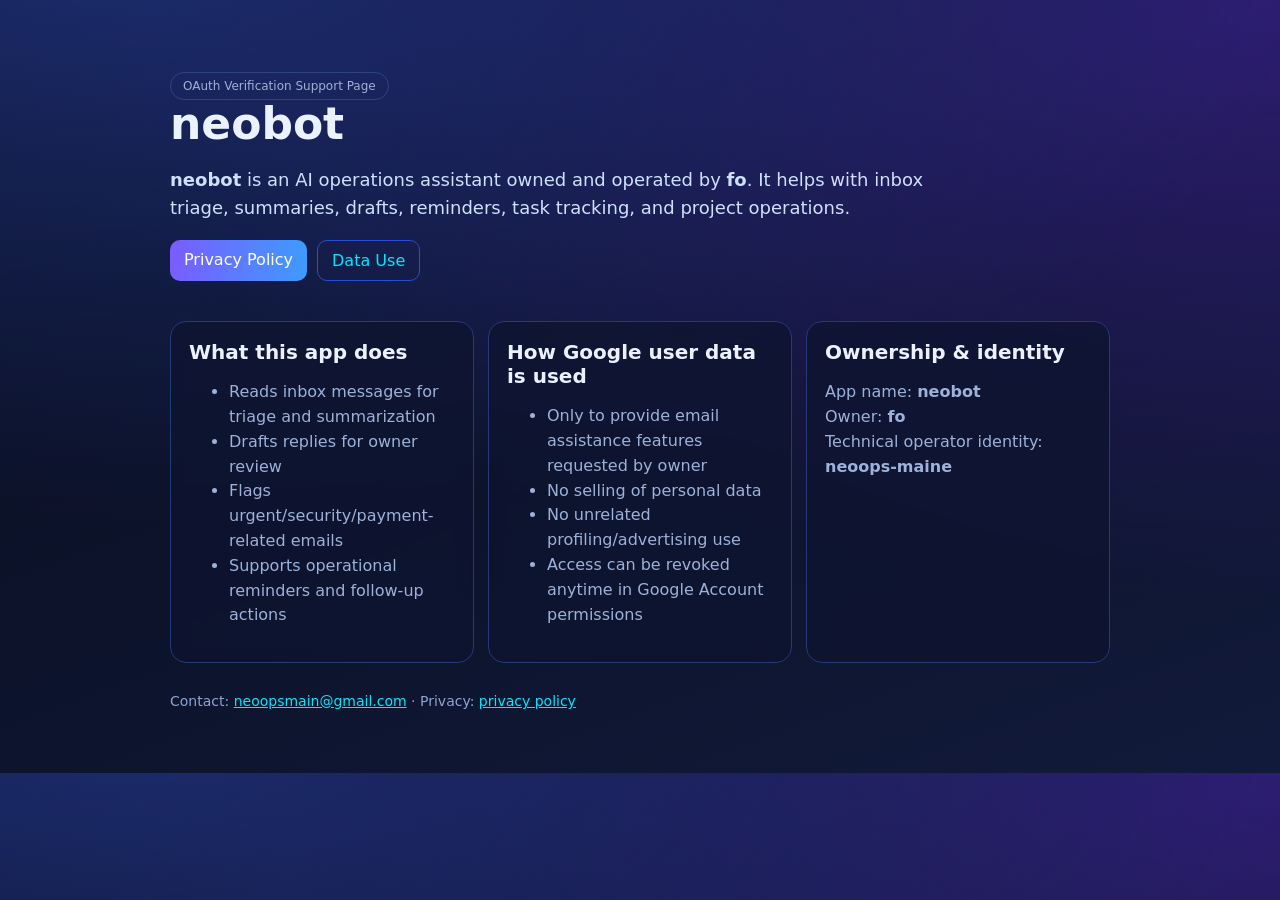
==== index.html @ bd3b3f31 "Create neobot verification web pack (homepage + privacy policy)" ====
<!doctype html>
<html lang="en">
<head>
  <meta charset="utf-8" />
  <meta name="viewport" content="width=device-width, initial-scale=1" />
  <title>neobot — AI Operations Assistant</title>
  <meta name="description" content="neobot is an AI operations assistant owned by fo. This page describes app functionality and Google user data usage for OAuth verification." />
  <style>
    :root{
      --bg:#070b1a; --bg2:#111a3a; --card:#0e1530cc; --txt:#eaf2ff; --muted:#9db1d9;
      --a:#00e7ff; --b:#7a5cff; --c:#12f7a2;
    }
    *{box-sizing:border-box} body{margin:0;font-family:Inter,system-ui,-apple-system,Segoe UI,Roboto,Arial,sans-serif;
      color:var(--txt);background:radial-gradient(1200px 600px at 10% -10%,#1d2e73,transparent),
      radial-gradient(1200px 600px at 100% 0%,#2e1d73,transparent),linear-gradient(160deg,var(--bg),var(--bg2));}
    .wrap{max-width:980px;margin:0 auto;padding:32px 20px 64px}
    .hero{padding:40px 0 20px}
    h1{font-size:44px;line-height:1.1;margin:0 0 10px}
    .tag{display:inline-block;padding:6px 12px;border:1px solid #2f4380;border-radius:999px;color:var(--muted);font-size:12px}
    .lead{font-size:18px;color:#cfe0ff;max-width:760px}
    .grid{display:grid;grid-template-columns:repeat(auto-fit,minmax(260px,1fr));gap:14px;margin-top:20px}
    .card{background:var(--card);border:1px solid #253a79;border-radius:16px;padding:18px;backdrop-filter: blur(8px)}
    h2{font-size:20px;margin:0 0 8px} h3{margin:0 0 6px;font-size:16px;color:#d7e7ff}
    p,li{color:var(--muted);line-height:1.55}
    a{color:var(--a)} .cta{display:flex;gap:10px;flex-wrap:wrap;margin-top:14px}
    .btn{display:inline-block;padding:10px 14px;border-radius:10px;text-decoration:none;border:1px solid #2b4dcf}
    .primary{background:linear-gradient(90deg,var(--b),#3e9bff);color:white;border:none}
    footer{margin-top:30px;color:#8ea4d1;font-size:14px}
  </style>
</head>
<body>
  <div class="wrap">
    <section class="hero">
      <span class="tag">OAuth Verification Support Page</span>
      <h1>neobot</h1>
      <p class="lead">
        <strong>neobot</strong> is an AI operations assistant owned and operated by <strong>fo</strong>.
        It helps with inbox triage, summaries, drafts, reminders, task tracking, and project operations.
      </p>
      <div class="cta">
        <a class="btn primary" href="privacy.html">Privacy Policy</a>
        <a class="btn" href="#data-use">Data Use</a>
      </div>
    </section>

    <section class="grid">
      <article class="card">
        <h2>What this app does</h2>
        <ul>
          <li>Reads inbox messages for triage and summarization</li>
          <li>Drafts replies for owner review</li>
          <li>Flags urgent/security/payment-related emails</li>
          <li>Supports operational reminders and follow-up actions</li>
        </ul>
      </article>

      <article class="card" id="data-use">
        <h2>How Google user data is used</h2>
        <ul>
          <li>Only to provide email assistance features requested by owner</li>
          <li>No selling of personal data</li>
          <li>No unrelated profiling/advertising use</li>
          <li>Access can be revoked anytime in Google Account permissions</li>
        </ul>
      </article>

      <article class="card">
        <h2>Ownership & identity</h2>
        <p>
          App name: <strong>neobot</strong><br/>
          Owner: <strong>fo</strong><br/>
          Technical operator identity: <strong>neoops-maine</strong>
        </p>
      </article>
    </section>

    <footer>
      Contact: <a href="mailto:neoopsmain@gmail.com">neoopsmain@gmail.com</a> ·
      Privacy: <a href="privacy.html">privacy policy</a>
    </footer>
  </div>
</body>
</html>
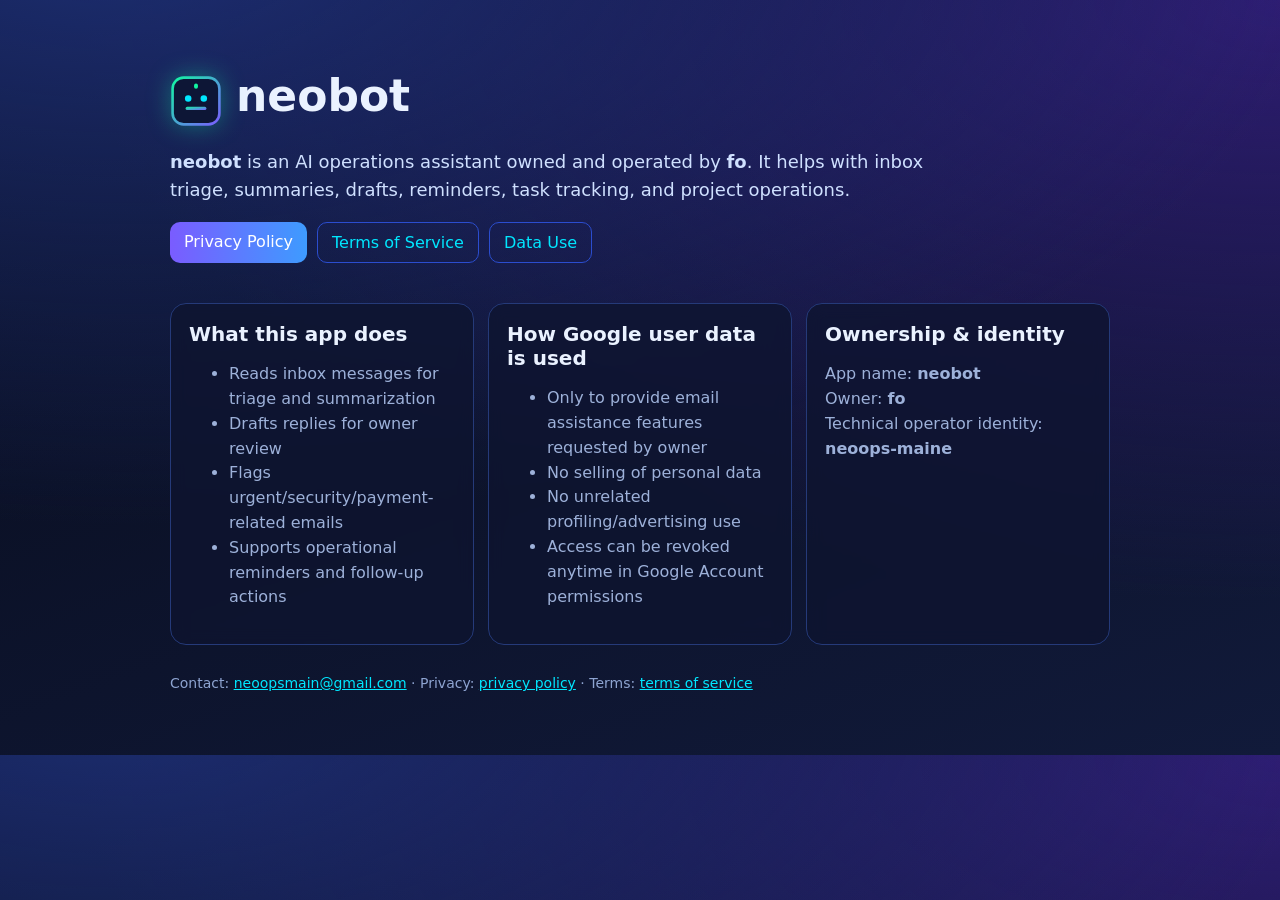
==== commit b61e6bc5: "Update site for OAuth review: add logo and Terms, remove top verification badge" ====
--- a/index.html
+++ b/index.html
@@ -15,8 +15,9 @@
       radial-gradient(1200px 600px at 100% 0%,#2e1d73,transparent),linear-gradient(160deg,var(--bg),var(--bg2));}
     .wrap{max-width:980px;margin:0 auto;padding:32px 20px 64px}
     .hero{padding:40px 0 20px}
+    .brand{display:flex;align-items:center;gap:14px}
+    .brand img{width:52px;height:52px;filter:drop-shadow(0 0 12px rgba(18,247,162,.35))}
     h1{font-size:44px;line-height:1.1;margin:0 0 10px}
-    .tag{display:inline-block;padding:6px 12px;border:1px solid #2f4380;border-radius:999px;color:var(--muted);font-size:12px}
     .lead{font-size:18px;color:#cfe0ff;max-width:760px}
     .grid{display:grid;grid-template-columns:repeat(auto-fit,minmax(260px,1fr));gap:14px;margin-top:20px}
     .card{background:var(--card);border:1px solid #253a79;border-radius:16px;padding:18px;backdrop-filter: blur(8px)}
@@ -31,14 +32,17 @@
 <body>
   <div class="wrap">
     <section class="hero">
-      <span class="tag">OAuth Verification Support Page</span>
-      <h1>neobot</h1>
+      <div class="brand">
+        <img src="assets/logo.svg" alt="neobot logo"/>
+        <h1>neobot</h1>
+      </div>
       <p class="lead">
         <strong>neobot</strong> is an AI operations assistant owned and operated by <strong>fo</strong>.
         It helps with inbox triage, summaries, drafts, reminders, task tracking, and project operations.
       </p>
       <div class="cta">
         <a class="btn primary" href="privacy.html">Privacy Policy</a>
+        <a class="btn" href="terms.html">Terms of Service</a>
         <a class="btn" href="#data-use">Data Use</a>
       </div>
     </section>
@@ -76,7 +80,8 @@
 
     <footer>
       Contact: <a href="mailto:neoopsmain@gmail.com">neoopsmain@gmail.com</a> ·
-      Privacy: <a href="privacy.html">privacy policy</a>
+      Privacy: <a href="privacy.html">privacy policy</a> ·
+      Terms: <a href="terms.html">terms of service</a>
     </footer>
   </div>
 </body>
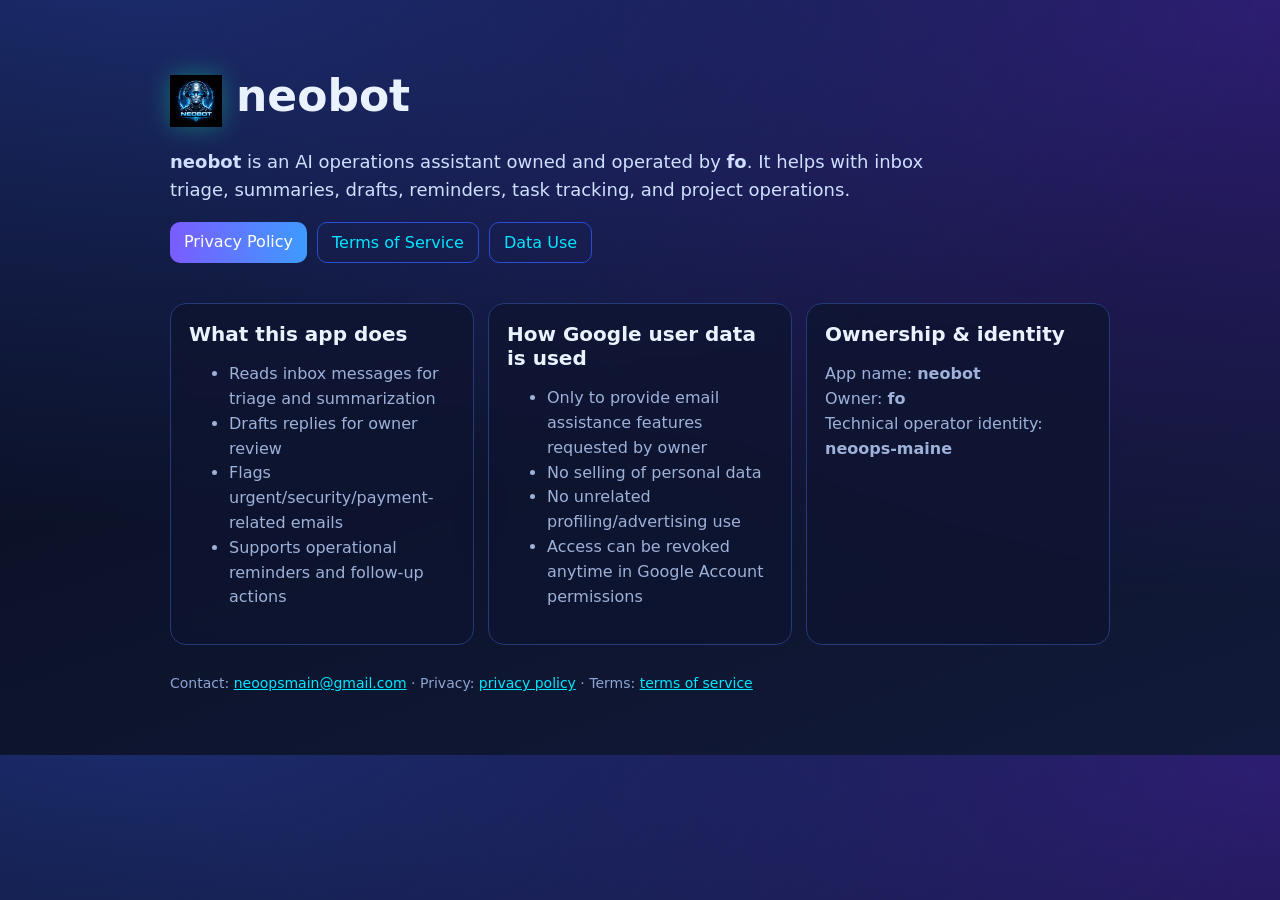
==== commit b14d1945: "Use provided image as site logo" ====
--- a/index.html
+++ b/index.html
@@ -33,7 +33,7 @@
   <div class="wrap">
     <section class="hero">
       <div class="brand">
-        <img src="assets/logo.svg" alt="neobot logo"/>
+        <img src="assets/logo.jpg" alt="neobot logo"/>
         <h1>neobot</h1>
       </div>
       <p class="lead">
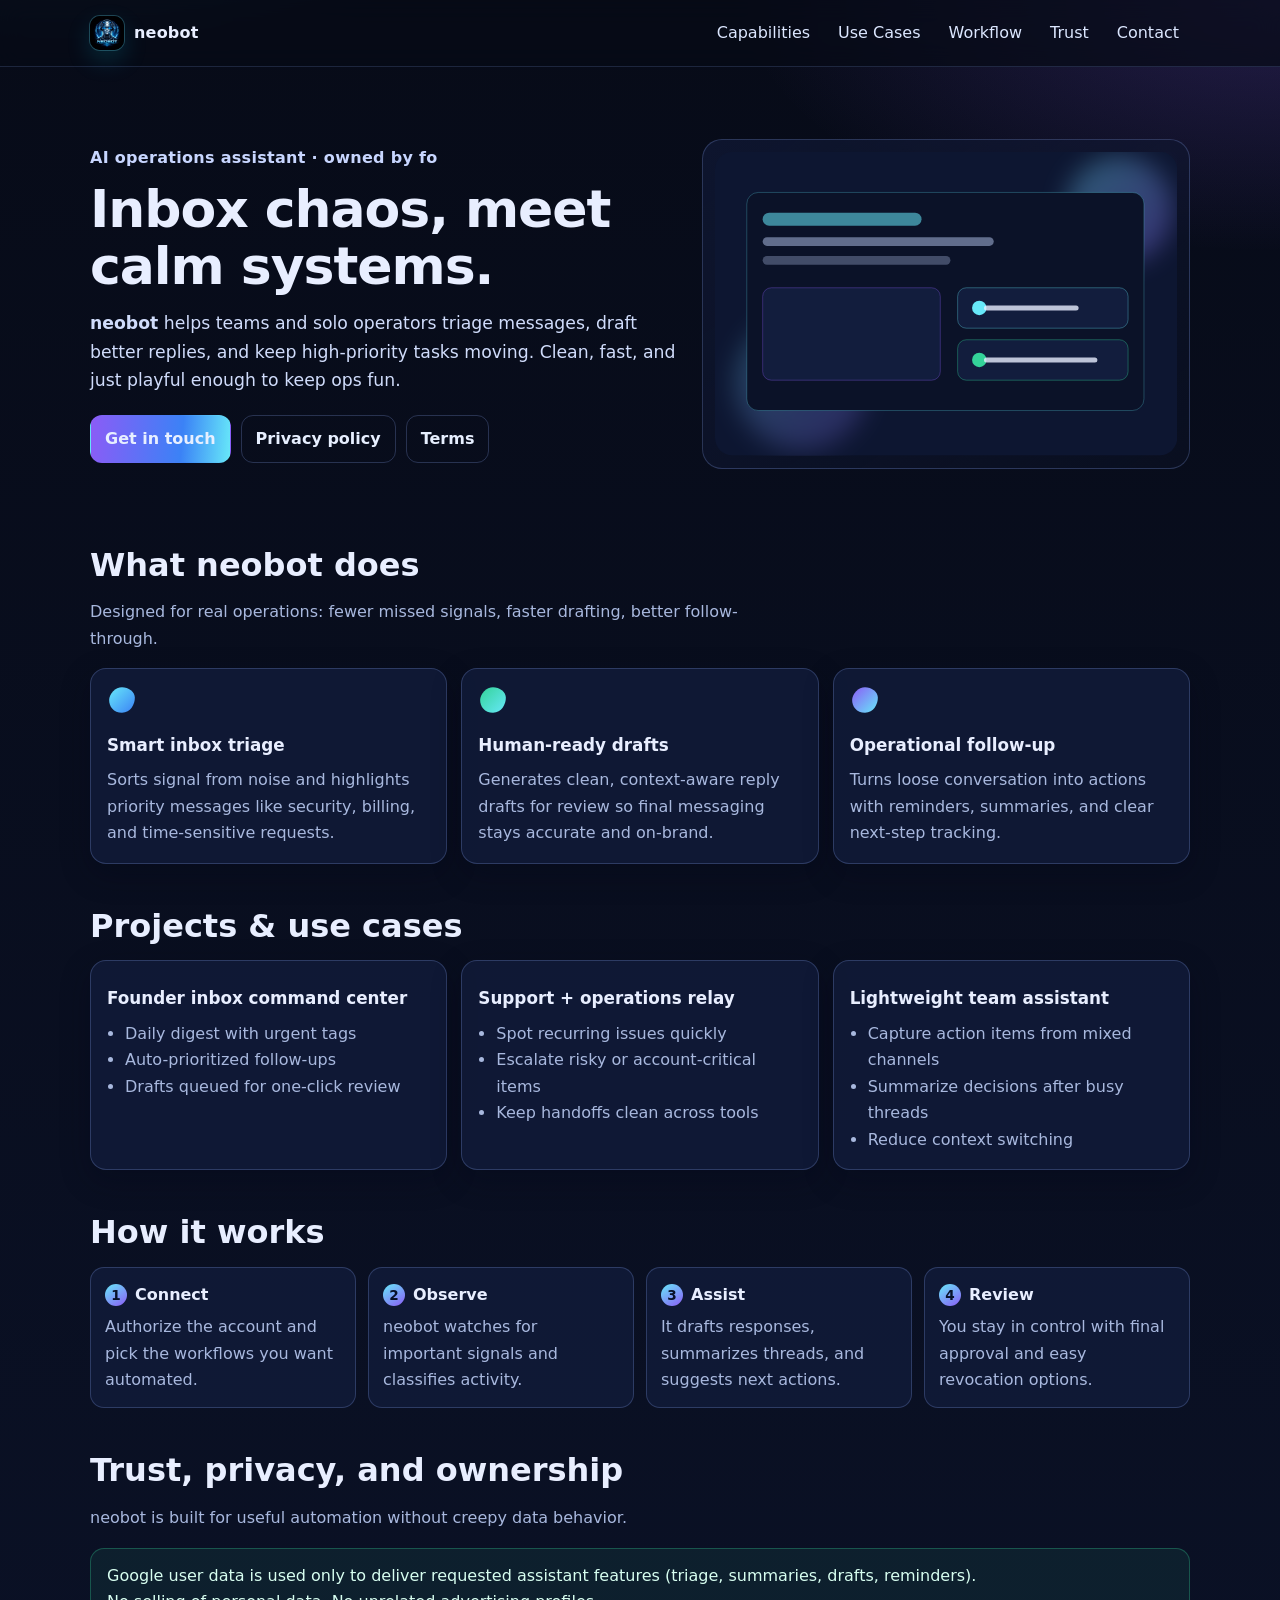
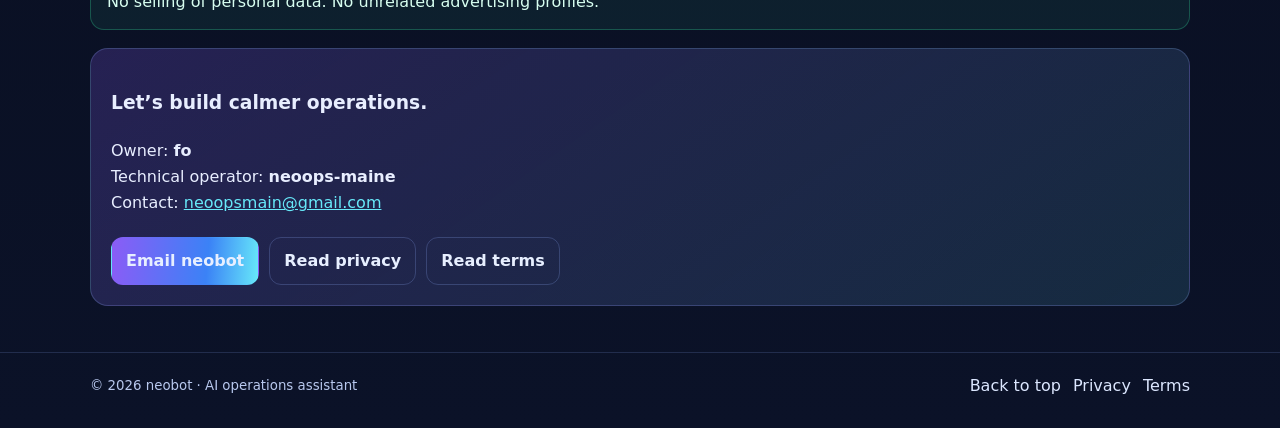
==== commit ae89c50b: "Redesign neobot site with modern layout and richer content" ====
--- a/index.html
+++ b/index.html
@@ -4,85 +4,171 @@
   <meta charset="utf-8" />
   <meta name="viewport" content="width=device-width, initial-scale=1" />
   <title>neobot — AI Operations Assistant</title>
-  <meta name="description" content="neobot is an AI operations assistant owned by fo. This page describes app functionality and Google user data usage for OAuth verification." />
-  <style>
-    :root{
-      --bg:#070b1a; --bg2:#111a3a; --card:#0e1530cc; --txt:#eaf2ff; --muted:#9db1d9;
-      --a:#00e7ff; --b:#7a5cff; --c:#12f7a2;
-    }
-    *{box-sizing:border-box} body{margin:0;font-family:Inter,system-ui,-apple-system,Segoe UI,Roboto,Arial,sans-serif;
-      color:var(--txt);background:radial-gradient(1200px 600px at 10% -10%,#1d2e73,transparent),
-      radial-gradient(1200px 600px at 100% 0%,#2e1d73,transparent),linear-gradient(160deg,var(--bg),var(--bg2));}
-    .wrap{max-width:980px;margin:0 auto;padding:32px 20px 64px}
-    .hero{padding:40px 0 20px}
-    .brand{display:flex;align-items:center;gap:14px}
-    .brand img{width:52px;height:52px;filter:drop-shadow(0 0 12px rgba(18,247,162,.35))}
-    h1{font-size:44px;line-height:1.1;margin:0 0 10px}
-    .lead{font-size:18px;color:#cfe0ff;max-width:760px}
-    .grid{display:grid;grid-template-columns:repeat(auto-fit,minmax(260px,1fr));gap:14px;margin-top:20px}
-    .card{background:var(--card);border:1px solid #253a79;border-radius:16px;padding:18px;backdrop-filter: blur(8px)}
-    h2{font-size:20px;margin:0 0 8px} h3{margin:0 0 6px;font-size:16px;color:#d7e7ff}
-    p,li{color:var(--muted);line-height:1.55}
-    a{color:var(--a)} .cta{display:flex;gap:10px;flex-wrap:wrap;margin-top:14px}
-    .btn{display:inline-block;padding:10px 14px;border-radius:10px;text-decoration:none;border:1px solid #2b4dcf}
-    .primary{background:linear-gradient(90deg,var(--b),#3e9bff);color:white;border:none}
-    footer{margin-top:30px;color:#8ea4d1;font-size:14px}
-  </style>
+  <meta name="description" content="neobot is a playful, practical AI operations assistant for inbox triage, drafting, reminders, and workflow follow-through." />
+  <link rel="icon" href="assets/logo.svg" type="image/svg+xml" />
+  <link rel="stylesheet" href="styles.css" />
 </head>
 <body>
-  <div class="wrap">
-    <section class="hero">
-      <div class="brand">
-        <img src="assets/logo.jpg" alt="neobot logo"/>
-        <h1>neobot</h1>
-      </div>
-      <p class="lead">
-        <strong>neobot</strong> is an AI operations assistant owned and operated by <strong>fo</strong>.
-        It helps with inbox triage, summaries, drafts, reminders, task tracking, and project operations.
-      </p>
-      <div class="cta">
-        <a class="btn primary" href="privacy.html">Privacy Policy</a>
-        <a class="btn" href="terms.html">Terms of Service</a>
-        <a class="btn" href="#data-use">Data Use</a>
+  <a class="skip-link" href="#main">Skip to content</a>
+
+  <header class="site-header">
+    <div class="container nav-shell">
+      <a class="brand" href="#top" aria-label="neobot home">
+        <img src="assets/logo.jpg" alt="neobot logo" />
+        <span>neobot</span>
+      </a>
+      <nav class="nav-links" aria-label="Primary">
+        <a href="#capabilities">Capabilities</a>
+        <a href="#projects">Use Cases</a>
+        <a href="#workflow">Workflow</a>
+        <a href="#trust">Trust</a>
+        <a href="#contact">Contact</a>
+      </nav>
+    </div>
+  </header>
+
+  <main id="main" class="container">
+    <section class="hero" id="top">
+      <div class="hero-grid">
+        <div>
+          <p class="kicker">AI operations assistant · owned by fo</p>
+          <h1>Inbox chaos, meet calm systems.</h1>
+          <p class="lead">
+            <strong>neobot</strong> helps teams and solo operators triage messages, draft better replies,
+            and keep high-priority tasks moving. Clean, fast, and just playful enough to keep ops fun.
+          </p>
+          <div class="hero-cta">
+            <a class="btn primary" href="#contact">Get in touch</a>
+            <a class="btn" href="privacy.html">Privacy policy</a>
+            <a class="btn" href="terms.html">Terms</a>
+          </div>
+        </div>
+        <div class="hero-art" aria-hidden="true">
+          <svg viewBox="0 0 640 420" role="img">
+            <defs>
+              <linearGradient id="g" x1="0" y1="0" x2="1" y2="1">
+                <stop offset="0%" stop-color="#67e8f9" />
+                <stop offset="100%" stop-color="#8b5cf6" />
+              </linearGradient>
+              <filter id="b" x="-30%" y="-30%" width="160%" height="160%">
+                <feGaussianBlur stdDeviation="18" />
+              </filter>
+            </defs>
+            <rect width="640" height="420" rx="24" fill="#0d1631"/>
+            <circle cx="560" cy="80" r="74" fill="url(#g)" opacity=".35" filter="url(#b)"/>
+            <circle cx="120" cy="320" r="92" fill="url(#g)" opacity=".25" filter="url(#b)"/>
+            <rect x="44" y="56" width="550" height="302" rx="16" fill="#0b1228" stroke="rgba(103,232,249,.35)"/>
+            <rect x="66" y="84" width="220" height="18" rx="9" fill="rgba(103,232,249,.55)"/>
+            <rect x="66" y="118" width="320" height="12" rx="6" fill="rgba(168,184,222,.55)"/>
+            <rect x="66" y="144" width="260" height="12" rx="6" fill="rgba(168,184,222,.35)"/>
+            <rect x="66" y="188" width="246" height="128" rx="12" fill="#121d3d" stroke="rgba(139,92,246,.45)"/>
+            <rect x="336" y="188" width="236" height="56" rx="12" fill="#121d3d" stroke="rgba(103,232,249,.45)"/>
+            <rect x="336" y="260" width="236" height="56" rx="12" fill="#121d3d" stroke="rgba(52,211,153,.5)"/>
+            <circle cx="366" cy="216" r="10" fill="#67e8f9"/>
+            <circle cx="366" cy="288" r="10" fill="#34d399"/>
+            <path d="M376 216h124" stroke="rgba(232,238,255,.8)" stroke-width="7" stroke-linecap="round"/>
+            <path d="M376 288h150" stroke="rgba(232,238,255,.8)" stroke-width="7" stroke-linecap="round"/>
+          </svg>
+        </div>
       </div>
     </section>
 
-    <section class="grid">
-      <article class="card">
-        <h2>What this app does</h2>
-        <ul>
-          <li>Reads inbox messages for triage and summarization</li>
-          <li>Drafts replies for owner review</li>
-          <li>Flags urgent/security/payment-related emails</li>
-          <li>Supports operational reminders and follow-up actions</li>
-        </ul>
-      </article>
-
-      <article class="card" id="data-use">
-        <h2>How Google user data is used</h2>
-        <ul>
-          <li>Only to provide email assistance features requested by owner</li>
-          <li>No selling of personal data</li>
-          <li>No unrelated profiling/advertising use</li>
-          <li>Access can be revoked anytime in Google Account permissions</li>
-        </ul>
-      </article>
-
-      <article class="card">
-        <h2>Ownership & identity</h2>
-        <p>
-          App name: <strong>neobot</strong><br/>
-          Owner: <strong>fo</strong><br/>
-          Technical operator identity: <strong>neoops-maine</strong>
-        </p>
-      </article>
+    <section class="section" id="capabilities">
+      <h2>What neobot does</h2>
+      <p class="section-intro">Designed for real operations: fewer missed signals, faster drafting, better follow-through.</p>
+      <div class="grid">
+        <article class="card">
+          <svg class="icon" viewBox="0 0 28 28" aria-hidden="true"><defs><linearGradient id="i1" x1="0" y1="0" x2="1" y2="1"><stop stop-color="#67e8f9"/><stop offset="1" stop-color="#3b82f6"/></linearGradient></defs><path d="M14 2c6 0 12 4 12 10s-4 14-12 14S2 20 2 14 8 2 14 2z" fill="url(#i1)"/></svg>
+          <h3>Smart inbox triage</h3>
+          <p>Sorts signal from noise and highlights priority messages like security, billing, and time-sensitive requests.</p>
+        </article>
+        <article class="card">
+          <svg class="icon" viewBox="0 0 28 28" aria-hidden="true"><defs><linearGradient id="i2" x1="0" y1="0" x2="1" y2="1"><stop stop-color="#34d399"/><stop offset="1" stop-color="#67e8f9"/></linearGradient></defs><path d="M14 2c6 0 12 4 12 10s-4 14-12 14S2 20 2 14 8 2 14 2z" fill="url(#i2)"/></svg>
+          <h3>Human-ready drafts</h3>
+          <p>Generates clean, context-aware reply drafts for review so final messaging stays accurate and on-brand.</p>
+        </article>
+        <article class="card">
+          <svg class="icon" viewBox="0 0 28 28" aria-hidden="true"><defs><linearGradient id="i3" x1="0" y1="0" x2="1" y2="1"><stop stop-color="#8b5cf6"/><stop offset="1" stop-color="#67e8f9"/></linearGradient></defs><path d="M14 2c6 0 12 4 12 10s-4 14-12 14S2 20 2 14 8 2 14 2z" fill="url(#i3)"/></svg>
+          <h3>Operational follow-up</h3>
+          <p>Turns loose conversation into actions with reminders, summaries, and clear next-step tracking.</p>
+        </article>
+      </div>
     </section>
 
-    <footer>
-      Contact: <a href="mailto:neoopsmain@gmail.com">neoopsmain@gmail.com</a> ·
-      Privacy: <a href="privacy.html">privacy policy</a> ·
-      Terms: <a href="terms.html">terms of service</a>
-    </footer>
-  </div>
+    <section class="section use-cases" id="projects">
+      <h2>Projects & use cases</h2>
+      <div class="grid">
+        <article class="card">
+          <h3>Founder inbox command center</h3>
+          <ul>
+            <li>Daily digest with urgent tags</li>
+            <li>Auto-prioritized follow-ups</li>
+            <li>Drafts queued for one-click review</li>
+          </ul>
+        </article>
+        <article class="card">
+          <h3>Support + operations relay</h3>
+          <ul>
+            <li>Spot recurring issues quickly</li>
+            <li>Escalate risky or account-critical items</li>
+            <li>Keep handoffs clean across tools</li>
+          </ul>
+        </article>
+        <article class="card">
+          <h3>Lightweight team assistant</h3>
+          <ul>
+            <li>Capture action items from mixed channels</li>
+            <li>Summarize decisions after busy threads</li>
+            <li>Reduce context switching</li>
+          </ul>
+        </article>
+      </div>
+    </section>
+
+    <section class="section" id="workflow">
+      <h2>How it works</h2>
+      <div class="workflow">
+        <article class="step"><h3>Connect</h3><p>Authorize the account and pick the workflows you want automated.</p></article>
+        <article class="step"><h3>Observe</h3><p>neobot watches for important signals and classifies activity.</p></article>
+        <article class="step"><h3>Assist</h3><p>It drafts responses, summarizes threads, and suggests next actions.</p></article>
+        <article class="step"><h3>Review</h3><p>You stay in control with final approval and easy revocation options.</p></article>
+      </div>
+    </section>
+
+    <section class="section" id="trust">
+      <h2>Trust, privacy, and ownership</h2>
+      <p class="section-intro">neobot is built for useful automation without creepy data behavior.</p>
+      <div class="notice">
+        Google user data is used only to deliver requested assistant features (triage, summaries, drafts, reminders).<br />
+        No selling of personal data. No unrelated advertising profiles.
+      </div>
+      <div class="cta-panel" id="contact">
+        <h3>Let’s build calmer operations.</h3>
+        <p>
+          Owner: <strong>fo</strong><br />
+          Technical operator: <strong>neoops-maine</strong><br />
+          Contact: <a href="mailto:neoopsmain@gmail.com">neoopsmain@gmail.com</a>
+        </p>
+        <div class="hero-cta">
+          <a class="btn primary" href="mailto:neoopsmain@gmail.com">Email neobot</a>
+          <a class="btn" href="privacy.html">Read privacy</a>
+          <a class="btn" href="terms.html">Read terms</a>
+        </div>
+      </div>
+    </section>
+  </main>
+
+  <footer class="site-footer">
+    <div class="container footer-grid">
+      <small>© <span id="year"></span> neobot · AI operations assistant</small>
+      <div class="footer-links">
+        <a href="#top">Back to top</a>
+        <a href="privacy.html">Privacy</a>
+        <a href="terms.html">Terms</a>
+      </div>
+    </div>
+  </footer>
+
+  <script src="script.js"></script>
 </body>
 </html>
--- a/styles.css
+++ b/styles.css
@@ -0,0 +1,178 @@
+:root {
+  --bg: #080d1f;
+  --surface: #0f1730;
+  --surface-2: #121d3d;
+  --card: rgba(18, 29, 61, 0.75);
+  --text: #e8eeff;
+  --muted: #a8b8de;
+  --line: rgba(137, 164, 240, 0.25);
+  --brand: #67e8f9;
+  --brand-2: #8b5cf6;
+  --ok: #34d399;
+}
+
+* { box-sizing: border-box; }
+html { scroll-behavior: smooth; }
+body {
+  margin: 0;
+  color: var(--text);
+  font: 400 16px/1.65 Inter, system-ui, -apple-system, Segoe UI, Roboto, Helvetica, Arial, sans-serif;
+  background:
+    radial-gradient(900px 420px at 5% -10%, rgba(103, 232, 249, 0.23), transparent 60%),
+    radial-gradient(900px 420px at 100% 0%, rgba(139, 92, 246, 0.22), transparent 60%),
+    linear-gradient(180deg, #070b18 0%, #0b1228 100%);
+}
+
+a { color: var(--brand); }
+a:hover { opacity: 0.9; }
+
+.skip-link {
+  position: absolute;
+  left: -9999px;
+  top: 0;
+}
+.skip-link:focus {
+  left: 16px;
+  top: 16px;
+  z-index: 9999;
+  background: #fff;
+  color: #111;
+  padding: 8px 12px;
+  border-radius: 10px;
+}
+
+.container { width: min(1100px, 92vw); margin: 0 auto; }
+
+.site-header {
+  position: sticky;
+  top: 0;
+  z-index: 40;
+  backdrop-filter: blur(12px);
+  background: rgba(6, 10, 22, 0.7);
+  border-bottom: 1px solid rgba(137, 164, 240, 0.18);
+}
+.nav-shell { display: flex; align-items: center; justify-content: space-between; padding: 12px 0; gap: 16px; }
+.brand { display: inline-flex; align-items: center; gap: 10px; color: var(--text); text-decoration: none; font-weight: 700; letter-spacing: 0.2px; }
+.brand img { width: 34px; height: 34px; border-radius: 10px; box-shadow: 0 0 0 1px rgba(103, 232, 249, 0.25), 0 10px 24px rgba(20, 200, 246, 0.17); }
+.nav-links { display: flex; flex-wrap: wrap; gap: 6px; align-items: center; }
+.nav-links a {
+  color: #dce7ff;
+  text-decoration: none;
+  font-weight: 500;
+  padding: 8px 11px;
+  border-radius: 10px;
+}
+.nav-links a:hover, .nav-links a:focus-visible { background: rgba(103, 232, 249, 0.11); outline: none; }
+
+.hero { padding: 72px 0 44px; }
+.hero-grid { display: grid; grid-template-columns: 1.2fr 1fr; gap: 26px; align-items: center; }
+.kicker {
+  margin: 0 0 10px;
+  color: #c8d6ff;
+  font-weight: 600;
+  letter-spacing: .3px;
+}
+h1 {
+  margin: 0 0 14px;
+  font-size: clamp(2rem, 5vw, 3.25rem);
+  line-height: 1.1;
+  letter-spacing: -0.02em;
+}
+.lead { margin: 0; color: #d0dcfb; max-width: 64ch; font-size: 1.08rem; }
+.hero-cta { margin-top: 20px; display: flex; flex-wrap: wrap; gap: 10px; }
+.btn {
+  display: inline-block;
+  text-decoration: none;
+  border-radius: 12px;
+  border: 1px solid var(--line);
+  padding: 10px 14px;
+  color: #e7efff;
+  font-weight: 600;
+}
+.btn.primary {
+  background: linear-gradient(95deg, var(--brand-2), #3b82f6 65%, var(--brand));
+  border-color: transparent;
+}
+.hero-art {
+  background: linear-gradient(145deg, rgba(16, 24, 52, 0.8), rgba(13, 20, 41, 0.35));
+  border: 1px solid var(--line);
+  border-radius: 20px;
+  padding: 12px;
+}
+.hero-art svg { display: block; width: 100%; height: auto; }
+
+.section { padding: 26px 0 10px; }
+.section h2 { font-size: clamp(1.4rem, 3vw, 2rem); margin: 0 0 8px; }
+.section p.section-intro { margin-top: 0; color: var(--muted); max-width: 70ch; }
+
+.grid { display: grid; gap: 14px; grid-template-columns: repeat(auto-fit, minmax(225px, 1fr)); }
+.card {
+  background: var(--card);
+  border: 1px solid var(--line);
+  border-radius: 16px;
+  padding: 16px;
+  box-shadow: 0 10px 30px rgba(2, 8, 24, 0.3);
+}
+.card h3 { margin: 8px 0 8px; font-size: 1.05rem; }
+.card p, .card li { color: var(--muted); margin: 0; }
+.icon { width: 30px; height: 30px; }
+
+.use-cases article ul, .card ul { margin: 8px 0 0 18px; padding: 0; }
+.workflow { counter-reset: flow; display: grid; gap: 12px; grid-template-columns: repeat(auto-fit, minmax(180px, 1fr)); }
+.step {
+  background: var(--card);
+  border: 1px solid var(--line);
+  border-radius: 14px;
+  padding: 14px;
+}
+.step h3 { margin: 0 0 6px; font-size: 1rem; }
+.step p { margin: 0; color: var(--muted); }
+.step h3::before {
+  counter-increment: flow;
+  content: counter(flow);
+  display: inline-grid;
+  place-items: center;
+  width: 22px;
+  height: 22px;
+  margin-right: 8px;
+  border-radius: 50%;
+  font-size: 0.85rem;
+  background: linear-gradient(145deg, var(--brand), var(--brand-2));
+  color: #081229;
+}
+
+.notice {
+  margin-top: 14px;
+  padding: 14px 16px;
+  border: 1px solid rgba(52, 211, 153, 0.3);
+  border-radius: 14px;
+  background: rgba(52, 211, 153, 0.08);
+  color: #d7fef0;
+}
+
+.cta-panel {
+  margin-top: 18px;
+  background: linear-gradient(145deg, rgba(139, 92, 246, 0.22), rgba(103, 232, 249, 0.12));
+  border: 1px solid var(--line);
+  border-radius: 18px;
+  padding: 20px;
+}
+
+.site-footer {
+  margin-top: 36px;
+  border-top: 1px solid rgba(137, 164, 240, 0.18);
+  padding: 20px 0 28px;
+  color: #b8c8ee;
+}
+.footer-grid { display: flex; flex-wrap: wrap; align-items: center; justify-content: space-between; gap: 10px; }
+.footer-links { display: flex; gap: 12px; flex-wrap: wrap; }
+.footer-links a { color: #dce7ff; text-decoration: none; }
+
+@media (max-width: 880px) {
+  .hero-grid { grid-template-columns: 1fr; }
+  .hero { padding-top: 52px; }
+}
+
+@media (prefers-reduced-motion: reduce) {
+  * { scroll-behavior: auto !important; }
+}
